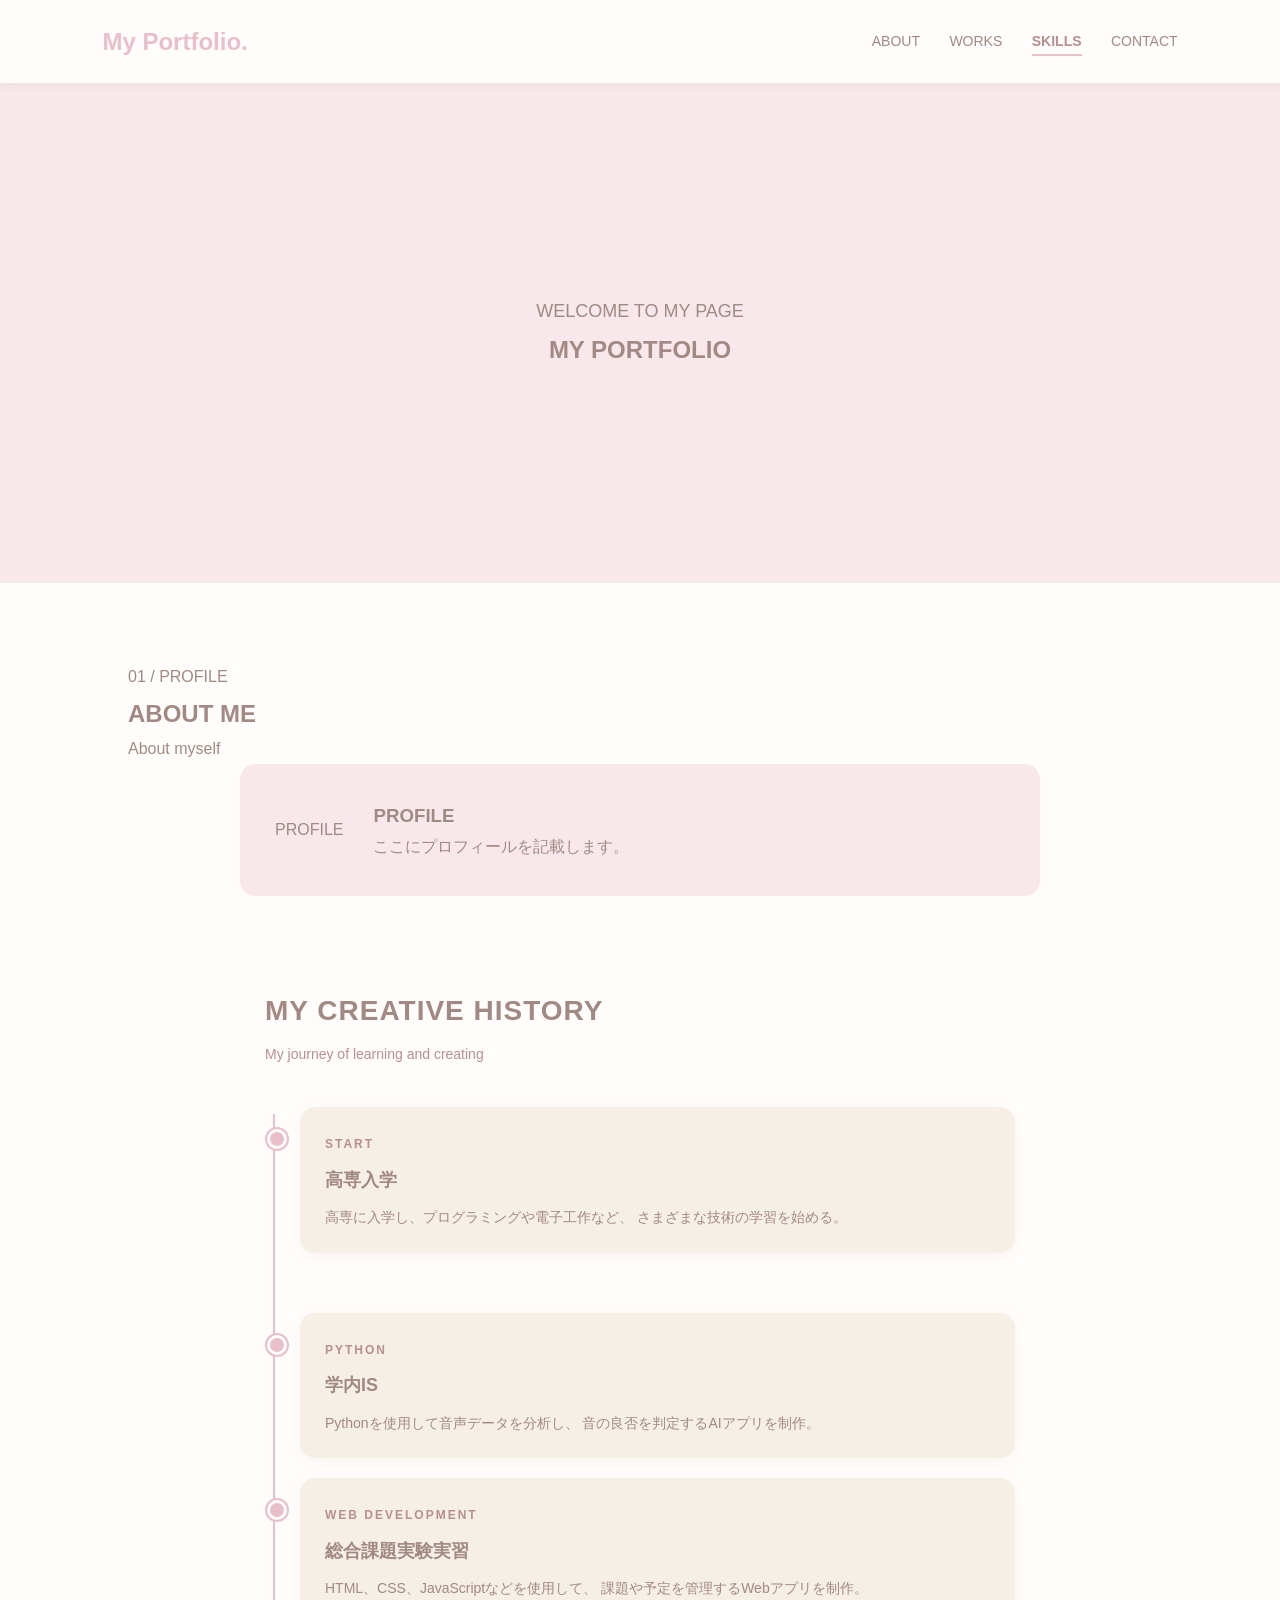
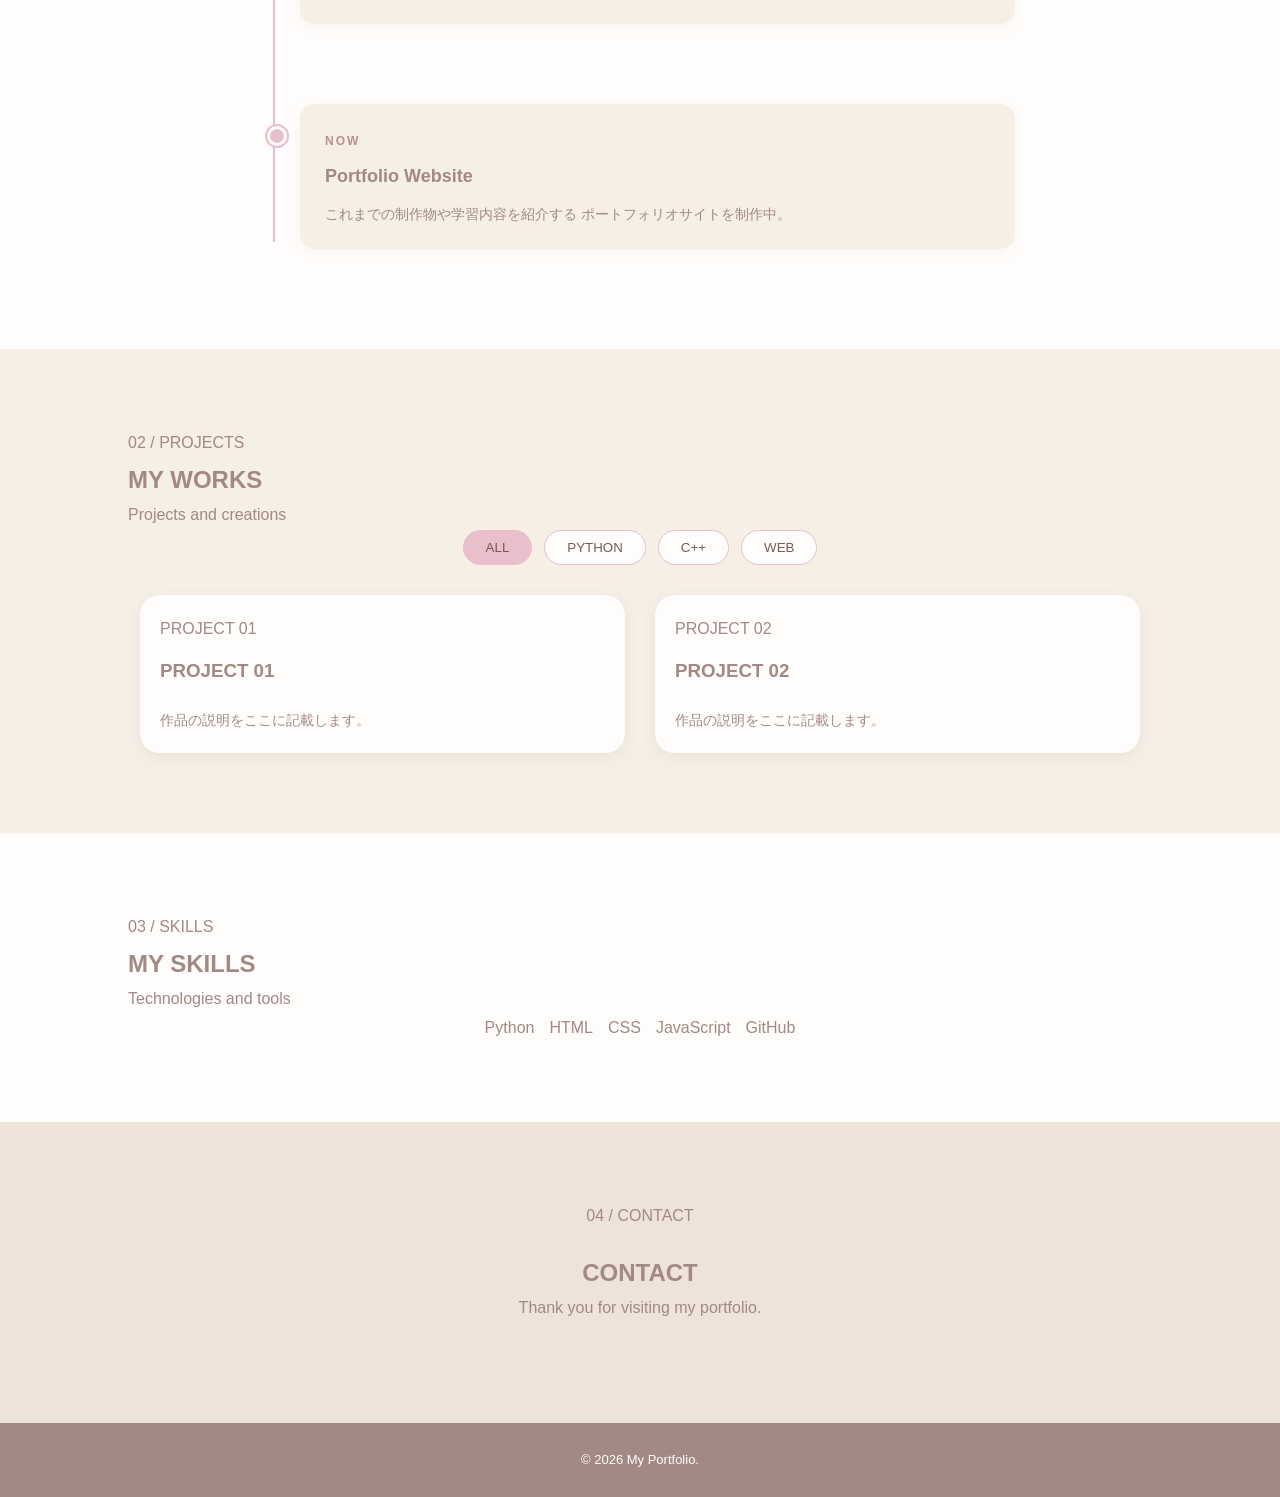
==== portfolio/index.html @ dfb0b376 "Add" ====
<!DOCTYPE html>
<html lang="ja">

<head>
  <meta charset="UTF-8">
  <meta name="viewport" content="width=device-width, initial-scale=1.0">

  <title>My Portfolio</title>

  <link rel="stylesheet" href="css/style.css">
</head>

<body>

  <!-- ヘッダー -->
  <header>
    <h1 class="logo">My Portfolio.</h1>

    <nav>
      <a href="#about">ABOUT</a>
      <a href="#works">WORKS</a>
      <a href="#skills">SKILLS</a>
      <a href="#contact">CONTACT</a>
    </nav>
  </header>

  <!-- メインビジュアル -->
  <main>

    <section class="hero">
      <p class="hero-subtitle">WELCOME TO MY PAGE</p>

      <h2>MY PORTFOLIO</h2>

      <div class="decoration decoration1"></div>
      <div class="decoration decoration2"></div>
    </section>

    <!-- プロフィール -->
    <section id="about" class="content-section">

      <p class="section-number">01 / PROFILE</p>
      <h2>ABOUT ME</h2>

      <p class="section-description">
        About myself
      </p>

      <div class="profile-box">

        <div class="profile-image">
          PROFILE
        </div>

        <div class="profile-text">
          <h3>PROFILE</h3>
          <p>
            ここにプロフィールを記載します。
          </p>
        </div>

      </div>

      <!-- MY CREATIVE HISTORY -->
      <div class="history-section">

        <h3>MY CREATIVE HISTORY</h3>

        <p class="history-subtitle">
          My journey of learning and creating
        </p>

        <div class="timeline">

          <!-- 高専入学 -->
          <div class="timeline-item" data-period="3">

            <div class="timeline-content">
              <span>START</span>

              <h4>高専入学</h4>

              <p>
                高専に入学し、プログラミングや電子工作など、
                さまざまな技術の学習を始める。
              </p>
            </div>

          </div>

          <!-- Python -->
          <div class="timeline-item" data-period="1">

            <div class="timeline-content">
              <span>PYTHON</span>

              <h4>学内IS</h4>

              <p>
                Pythonを使用して音声データを分析し、
                音の良否を判定するAIアプリを制作。
              </p>
            </div>

          </div>

          <!-- Web制作 -->
          <div class="timeline-item" data-period="4">

            <div class="timeline-content">
              <span>WEB DEVELOPMENT</span>

              <h4>総合課題実験実習</h4>

              <p>
                HTML、CSS、JavaScriptなどを使用して、
                課題や予定を管理するWebアプリを制作。
              </p>
            </div>

          </div>

          <!-- 現在 -->
          <div class="timeline-item" data-period="1">

            <div class="timeline-content">
              <span>NOW</span>

              <h4>Portfolio Website</h4>

              <p>
                これまでの制作物や学習内容を紹介する
                ポートフォリオサイトを制作中。
              </p>
            </div>

          </div>

        </div>
      </div>

    </section>

    <!-- 制作物 -->
    <section id="works" class="content-section">

      <p class="section-number">02 / PROJECTS</p>
      <h2>MY WORKS</h2>

      <p class="section-description">
        Projects and creations
      </p>

      <!-- カテゴリー切り替え -->
      <div class="work-filters">

        <button class="filter-btn active" data-filter="all">
          ALL
        </button>

        <button class="filter-btn" data-filter="python">
          PYTHON
        </button>

        <button class="filter-btn" data-filter="c++">
          C++
        </button>

        <button class="filter-btn" data-filter="web">
          WEB
        </button>

      </div>

      <!-- 作品一覧 -->
      <div class="works-container">

        <div class="work-card" data-category="python">

          <div class="work-image">
            PROJECT 01
          </div>

          <div class="work-info">
            <h3>PROJECT 01</h3>
            <p>作品の説明をここに記載します。</p>
          </div>

        </div>

        <div class="work-card" data-category="c++">

          <div class="work-image">
            PROJECT 02
          </div>

          <div class="work-info">
            <h3>PROJECT 02</h3>
            <p>作品の説明をここに記載します。</p>
          </div>

        </div>

      </div>

    </section>

    <!-- スキル -->
    <section id="skills" class="content-section">

      <p class="section-number">03 / SKILLS</p>
      <h2>MY SKILLS</h2>

      <p class="section-description">
        Technologies and tools
      </p>

      <div class="skills-container">

        <div class="skill-item">Python</div>
        <div class="skill-item">HTML</div>
        <div class="skill-item">CSS</div>
        <div class="skill-item">JavaScript</div>
        <div class="skill-item">GitHub</div>

      </div>

    </section>

    <!-- 連絡先 -->
    <section id="contact" class="content-section contact">

      <p class="section-number">04 / CONTACT</p>
      <h2>CONTACT</h2>

      <p>
        Thank you for visiting my portfolio.
      </p>

    </section>

  </main>

  <!-- フッター -->
  <footer>
    <p>© 2026 My Portfolio.</p>
  </footer>

  <!-- ページトップボタン -->
  <button id="backToTop" aria-label="ページトップに戻る">
    ↑
  </button>

  <!-- 画像拡大表示 -->
  <div id="imageModal" class="image-modal">

    <span id="closeModal">&times;</span>

    <img id="modalImage" src="" alt="拡大画像">

  </div>

  <script src="js/script.js"></script>

</body>

</html>
---- portfolio/css/style.css ----
:root {
  --main-color: #E8BFCB;
  --pink: #F8E8EC;
  --white: #FFFDFB;
  --beige: #eee3d9;
  --ivory: #F5EFE5;
  --text-color: #a28983;
  --sub-color: #B88F91;
}

/* 全体 */
* {
  margin: 0;
  padding: 0;
  box-sizing: border-box;
}

html {
  scroll-behavior: smooth;
}

body {
  font-family: "Yu Gothic", "Meiryo", sans-serif;
  background-color: var(--white);
  color: var(--text-color);
  line-height: 1.8;
}

/* ヘッダー */
header {
  width: 100%;
  padding: 20px 8%;
  background-color: var(--white);
  display: flex;
  justify-content: space-between;
  align-items: center;
  position: sticky;
  top: 0;
  z-index: 100;
  box-shadow: 0 2px 10px rgba(118, 91, 85, 0.08);
}

.logo {
  font-size: 24px;
  font-weight: bold;
  color: var(--main-color);
}

nav a {
  text-decoration: none;
  color: var(--text-color);
  margin-left: 25px;
  font-size: 14px;
  transition: 0.3s;
}

nav a:hover {
  color: var(--sub-color);
}

/* メインビジュアル */
.hero {
  min-height: 500px;
  padding: 100px 8%;
  background-color: var(--pink);
  display: flex;
  flex-direction: column;
  justify-content: center;
  align-items: center;
  text-align: center;
  position: relative;
  overflow: hidden;
}

.hero h1 {
  font-size: 48px;
  margin-bottom: 20px;
  color: var(--text-color);
}

.hero p {
  font-size: 18px;
}

.hero .circle {
  position: absolute;
  border-radius: 50%;
  background-color: rgba(232, 191, 203, 0.35);
}

.hero .circle:nth-child(1) {
  width: 180px;
  height: 180px;
  top: 30px;
  left: 8%;
}

.hero .circle:nth-child(2) {
  width: 120px;
  height: 120px;
  bottom: 30px;
  right: 12%;
}

/* セクション共通 */
section {
  padding: 80px 10%;
}

.section-title {
  text-align: center;
  margin-bottom: 45px;
}

.section-title h2 {
  font-size: 32px;
  color: var(--text-color);
}

.section-title span {
  display: block;
  color: var(--main-color);
  font-size: 14px;
  letter-spacing: 3px;
}

/* About */
#about {
  background-color: var(--white);
}

.profile-box {
  max-width: 800px;
  margin: 0 auto;
  padding: 35px;
  background-color: var(--pink);
  border-radius: 15px;
  display: flex;
  gap: 30px;
  align-items: center;
}

.profile-box img {
  width: 180px;
  height: 180px;
  object-fit: cover;
  border-radius: 50%;
  background-color: var(--beige);
}

.profile-text {
  flex: 1;
}

/* Works */
/* Works */
#works {
  background-color: var(--ivory);
}

.works-container {
  display: grid;
  grid-template-columns: repeat(2, minmax(0, 1fr));
  gap: 30px;
  max-width: 1000px;
  margin: 0 auto;
}

.work-card {
  min-width: 0;
  width: 100%;
  padding: 20px;
  background-color: var(--white);
  border-radius: 20px;
  overflow-wrap: anywhere;
  word-break: normal;
  box-shadow: 0 4px 15px rgba(118, 91, 85, 0.08);
  transition: 0.3s;
}

.work-card h3 {
  color: var(--text-color);
  margin: 10px 0 20px;
  overflow-wrap: anywhere;
}

.work-card p {
  font-size: 14px;
  line-height: 1.8;
  overflow-wrap: anywhere;
}

/* Skills */
#skills {
  background-color: var(--white);
}

.skills-container {
  max-width: 850px;
  margin: 0 auto;
  display: flex;
  flex-wrap: wrap;
  justify-content: center;
  gap: 15px;
}

.skill {
  padding: 12px 25px;
  background-color: var(--pink);
  border: 1px solid var(--main-color);
  border-radius: 25px;
  color: var(--text-color);
}

/* Contact */
#contact {
  background-color: var(--beige);
  text-align: center;
}

#contact p {
  margin-bottom: 20px;
}

.contact-button {
  display: inline-block;
  padding: 12px 35px;
  background-color: var(--main-color);
  color: var(--white);
  text-decoration: none;
  border-radius: 25px;
  transition: 0.3s;
}

.contact-button:hover {
  background-color: var(--sub-color);
}

/* フッター */
footer {
  padding: 25px;
  text-align: center;
  background-color: var(--text-color);
  color: var(--white);
  font-size: 13px;
}

/* スマートフォン対応 */
@media (max-width: 650px) {
  .works-container {
    grid-template-columns: minmax(0, 1fr);
  }


  nav {
    display: flex;
    flex-wrap: wrap;
    justify-content: center;
    gap: 12px;
  }

  nav a {
    margin: 0;
  }

  .hero {
    min-height: 400px;
    padding: 70px 5%;
  }

  .hero h1 {
    font-size: 34px;
  }

  section {
    padding: 60px 6%;
  }

  .profile-box {
    flex-direction: column;
    text-align: center;
  }

  .works-container {
    grid-template-columns: 1fr;
  }
}

/* スクロール連動メニュー */
nav a {
  transition: color 0.3s, background-color 0.3s;
}

nav a.active {
  color: #B88F91;
  font-weight: bold;
  border-bottom: 2px solid #E8BFCB;
  padding-bottom: 5px;
}

/* ページトップボタン */
#backToTop {
  position: fixed;
  right: 25px;
  bottom: 25px;
  width: 48px;
  height: 48px;
  border: none;
  border-radius: 50%;
  background-color: #E8BFCB;
  color: #765B55;
  font-size: 25px;
  cursor: pointer;
  box-shadow: 0 3px 10px rgba(118, 91, 85, 0.15);
  opacity: 0;
  visibility: hidden;
  transition: 0.3s;
  z-index: 200;
}

#backToTop.show {
  opacity: 1;
  visibility: visible;
}

#backToTop:hover {
  background-color: #B88F91;
  color: white;
}

/* 画像拡大表示 */
.work-card img {
  cursor: pointer;
  transition: transform 0.3s;
}

.work-card img:hover {
  transform: scale(1.03);
}

.image-modal {
  display: none;
  position: fixed;
  inset: 0;
  background-color: rgba(70, 50, 50, 0.85);
  z-index: 300;
  justify-content: center;
  align-items: center;
  padding: 30px;
}

.image-modal.show {
  display: flex;
}

.image-modal img {
  max-width: 90%;
  max-height: 85vh;
  object-fit: contain;
  border-radius: 12px;
}

#closeModal {
  position: absolute;
  top: 20px;
  right: 35px;
  color: white;
  font-size: 40px;
  cursor: pointer;
}

/* スクロール時のふわっと表示 */
.reveal {
  opacity: 0;
  transform: translateY(30px);
  transition: opacity 0.7s ease, transform 0.7s ease;
}

.reveal.visible {
  opacity: 1;
  transform: translateY(0);
}

/* カテゴリー切り替え */
.work-filters {
  display: flex;
  justify-content: center;
  flex-wrap: wrap;
  gap: 12px;
  margin: 0 auto 30px;
}

.filter-btn {
  padding: 9px 22px;
  border: 1px solid #E8BFCB;
  border-radius: 25px;
  background-color: #FFFDFB;
  color: #765B55;
  cursor: pointer;
  transition: 0.3s;
}

.filter-btn:hover,
.filter-btn.active {
  background-color: #E8BFCB;
  color: #765B55;
}

.work-card.hidden {
  display: none;
}

@media (prefers-reduced-motion: reduce) {
  .reveal {
    transition: none;
  }
}

/* =========================
   MY CREATIVE HISTORY
========================= */

.history-section {
  max-width: 750px;
  margin: 90px auto 20px;
}

.history-section>h3 {
  font-size: 28px;
  color: var(--text-color);
  margin-bottom: 5px;
  letter-spacing: 1px;
}

.history-subtitle {
  color: var(--sub-color);
  font-size: 14px;
  margin-bottom: 40px;
}


/* タイムライン全体 */
.timeline {
  position: relative;
  padding-left: 35px;
}

/* 縦線 */
.timeline::before {
  content: "";
  position: absolute;
  left: 8px;
  top: 7px;
  bottom: 7px;
  width: 2px;
  background-color: var(--main-color);
}


/* 各出来事 */
.timeline-item {
  position: relative;
  margin-bottom: calc(var(--period, 1) * 20px);
}

/* 最後の項目の余分な余白をなくす */
.timeline-item:last-child {
  margin-bottom: 0;
}


/* 点 */
.timeline-item::before {
  content: "";
  position: absolute;
  left: -33px;
  top: 22px;
  width: 14px;
  height: 14px;
  border-radius: 50%;
  background-color: var(--main-color);
  border: 3px solid var(--white);
  box-shadow: 0 0 0 2px var(--main-color);
  z-index: 1;
}


/* 期間による間隔 */
.timeline-item[data-period="1"] {
  --period: 1;
}

.timeline-item[data-period="2"] {
  --period: 2;
}

.timeline-item[data-period="3"] {
  --period: 3;
}

.timeline-item[data-period="4"] {
  --period: 4;
}


/* タイムラインのカード */
.timeline-content {
  padding: 22px 25px;
  background-color: var(--ivory);
  border-radius: 15px;
  box-shadow: 0 3px 12px rgba(118, 91, 85, 0.06);
  transition: 0.3s;
}

.timeline-content:hover {
  transform: translateX(5px);
}

.timeline-content span {
  display: inline-block;
  color: var(--sub-color);
  font-size: 12px;
  font-weight: bold;
  letter-spacing: 2px;
  margin-bottom: 8px;
}

.timeline-content h4 {
  color: var(--text-color);
  font-size: 18px;
  margin-bottom: 8px;
}

.timeline-content p {
  color: var(--text-color);
  font-size: 14px;
  line-height: 1.9;
  overflow-wrap: anywhere;
}


/* スマートフォン対応 */
@media (max-width: 650px) {

  .history-section {
    margin-top: 60px;
  }

  .history-section>h3 {
    font-size: 23px;
  }

  .timeline {
    padding-left: 30px;
  }

  .timeline-item::before {
    left: -28px;
  }

  .timeline-content {
    padding: 18px;
  }

  .timeline-content h4 {
    font-size: 16px;
  }
}
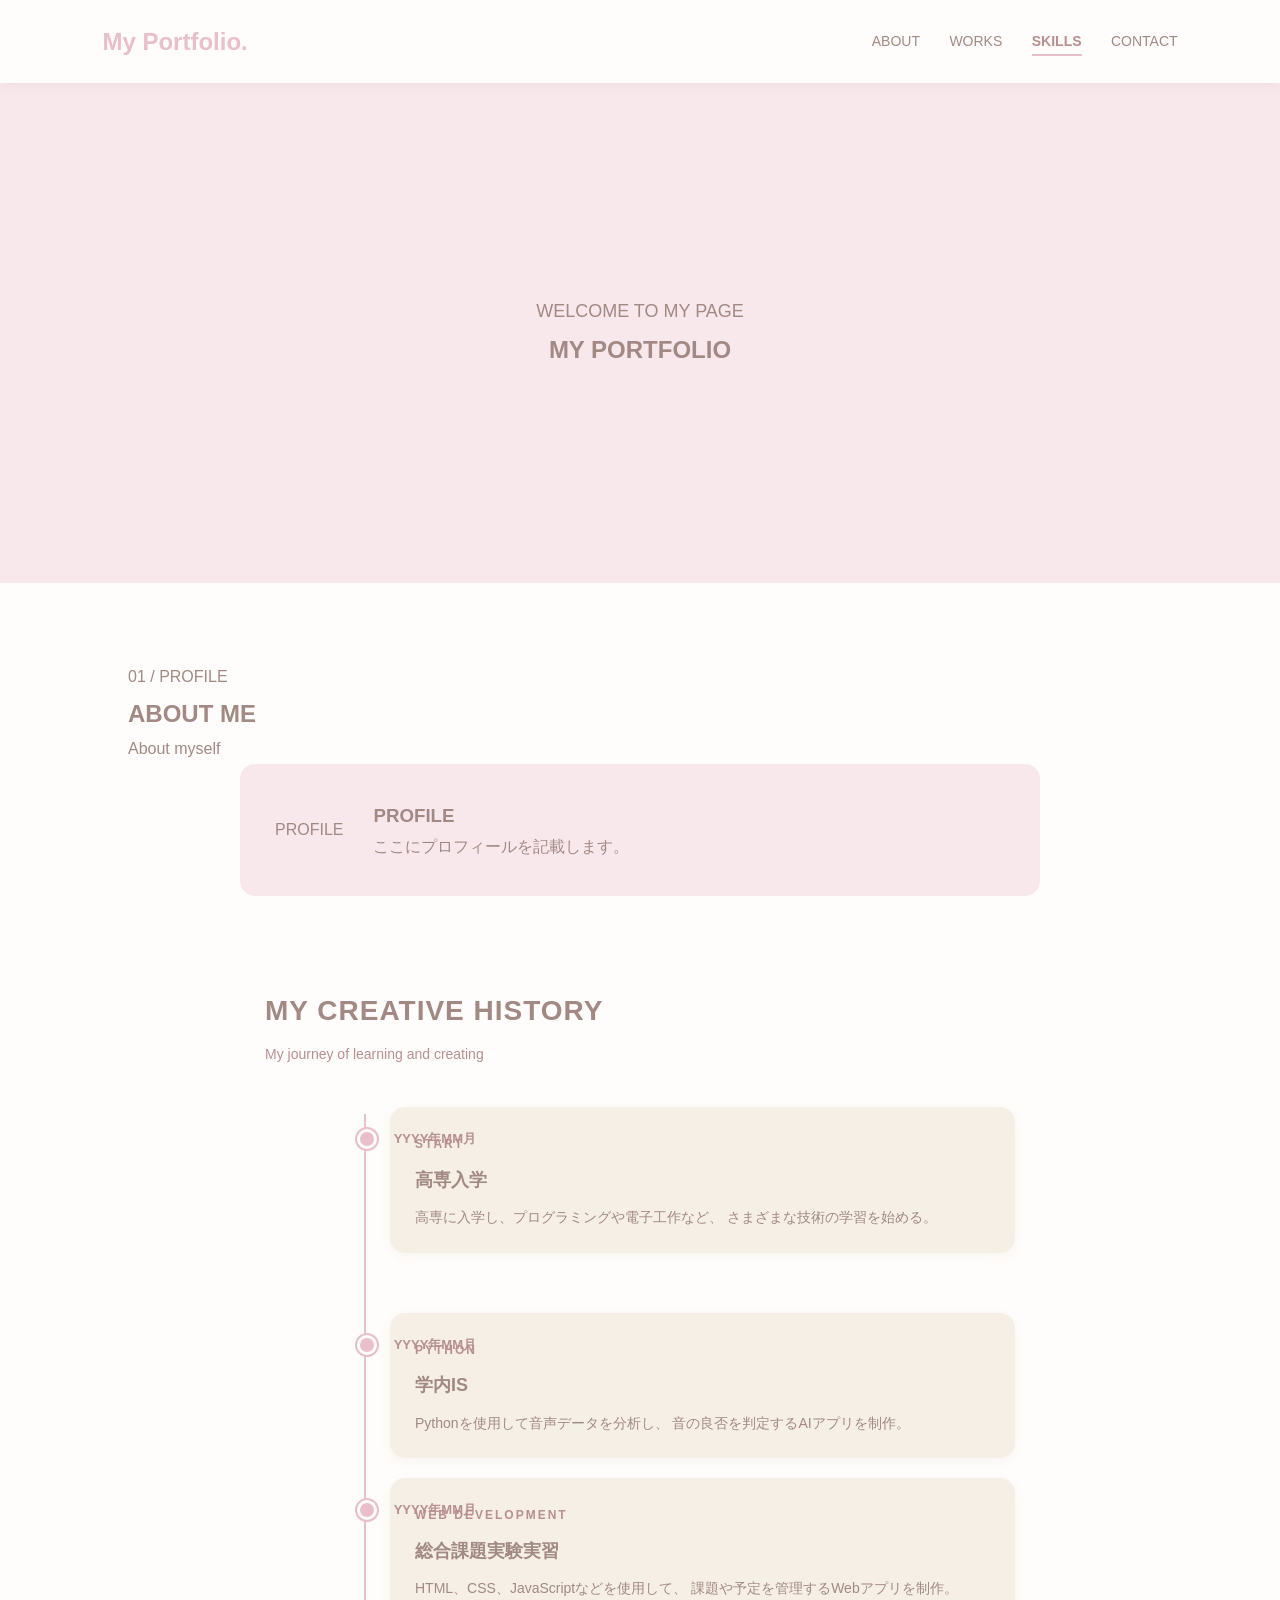
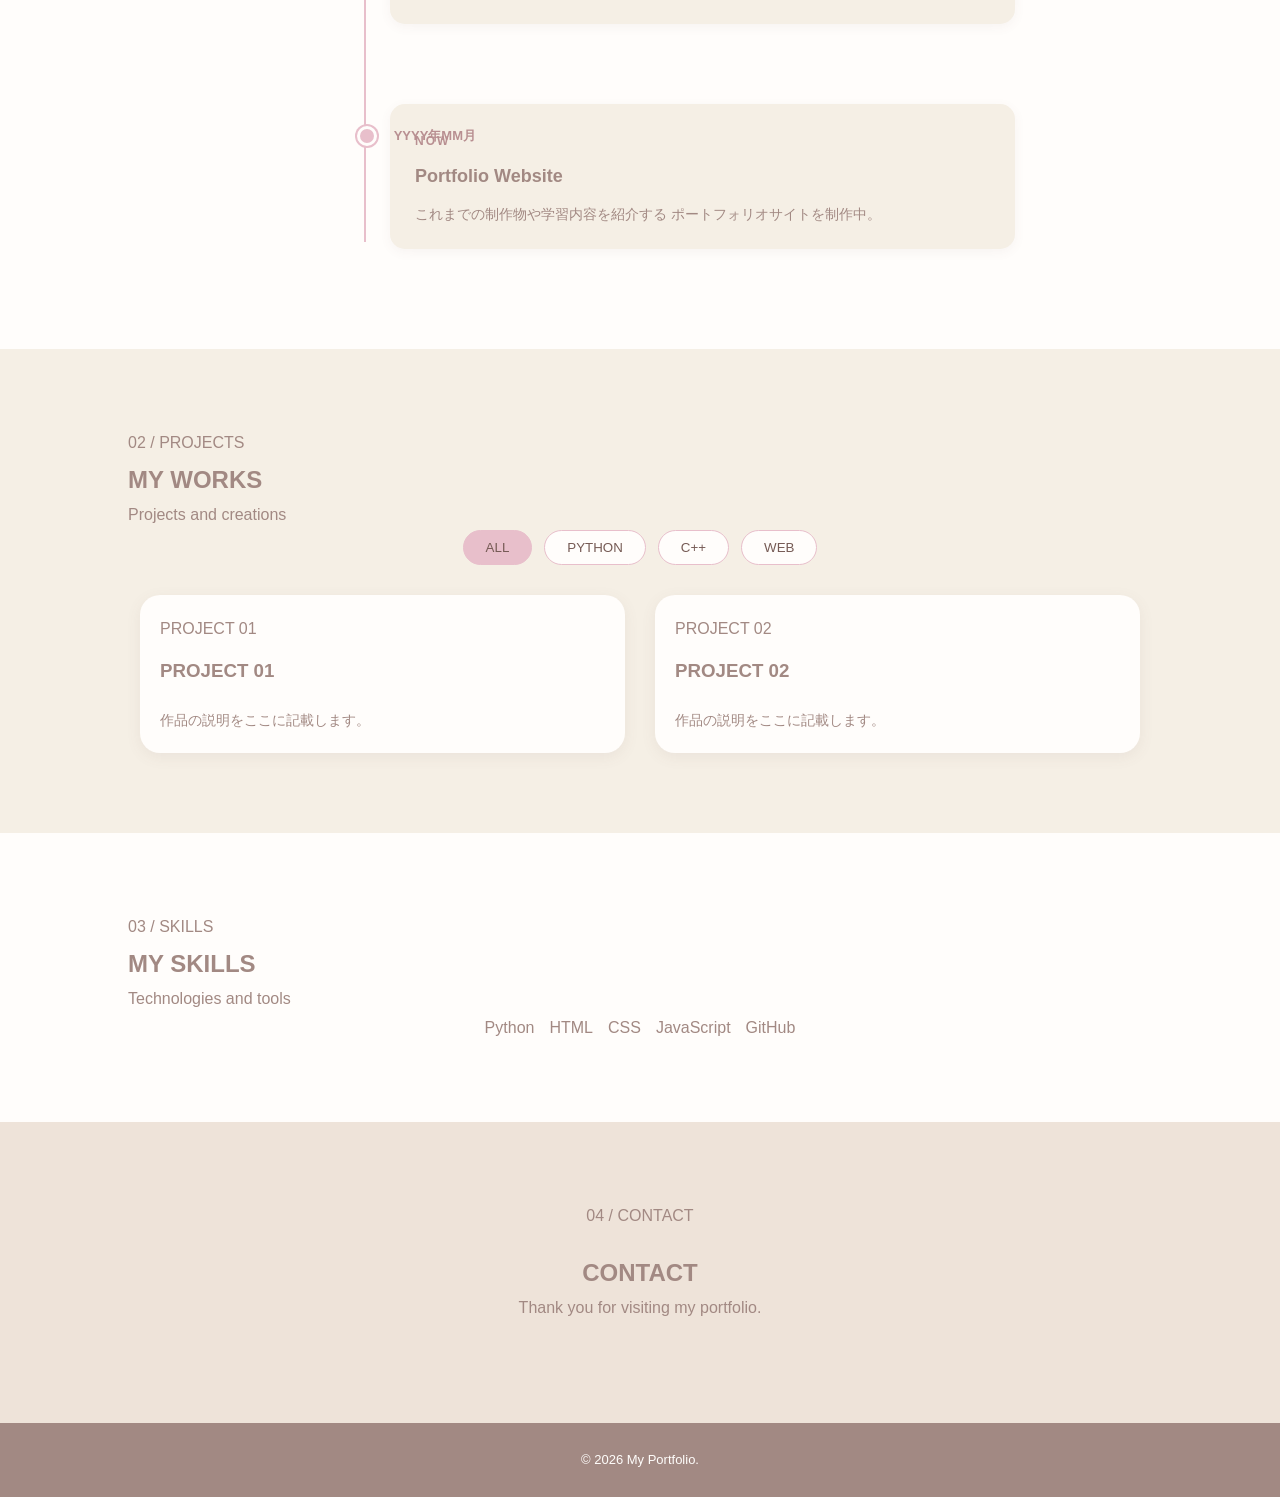
==== commit 1531eee7: "ポートフォリオを更新" ====
--- a/portfolio/index.html
+++ b/portfolio/index.html
@@ -75,6 +75,7 @@
           <!-- 高専入学 -->
           <div class="timeline-item" data-period="3">
 
+            <span class="timeline-date">YYYY年MM月</span>
             <div class="timeline-content">
               <span>START</span>
 
@@ -91,6 +92,7 @@
           <!-- Python -->
           <div class="timeline-item" data-period="1">
 
+            <span class="timeline-date">YYYY年MM月</span>
             <div class="timeline-content">
               <span>PYTHON</span>
 
@@ -107,6 +109,7 @@
           <!-- Web制作 -->
           <div class="timeline-item" data-period="4">
 
+            <span class="timeline-date">YYYY年MM月</span>
             <div class="timeline-content">
               <span>WEB DEVELOPMENT</span>
 
@@ -123,6 +126,7 @@
           <!-- 現在 -->
           <div class="timeline-item" data-period="1">
 
+            <span class="timeline-date">YYYY年MM月</span>
             <div class="timeline-content">
               <span>NOW</span>
 
--- a/portfolio/css/style.css
+++ b/portfolio/css/style.css
@@ -442,14 +442,14 @@
 /* タイムライン全体 */
 .timeline {
   position: relative;
-  padding-left: 35px;
+  padding-left: 125px;
 }
 
 /* 縦線 */
 .timeline::before {
   content: "";
   position: absolute;
-  left: 8px;
+  left: 99px;
   top: 7px;
   bottom: 7px;
   width: 2px;
@@ -461,6 +461,18 @@
 .timeline-item {
   position: relative;
   margin-bottom: calc(var(--period, 1) * 20px);
+}
+
+.timeline-date {
+  position: absolute;
+  top: 20px;
+  left: 0;
+  width: 86px;
+  color: var(--sub-color);
+  font-size: 13px;
+  font-weight: bold;
+  text-align: right;
+  white-space: nowrap;
 }
 
 /* 最後の項目の余分な余白をなくす */
@@ -551,13 +563,23 @@
   }
 
   .timeline {
-    padding-left: 30px;
+    padding-left: 104px;
+  }
+
+  .timeline::before {
+    left: 83px;
   }
 
   .timeline-item::before {
     left: -28px;
   }
 
+  .timeline-date {
+    top: 20px;
+    width: 70px;
+    font-size: 11px;
+  }
+
   .timeline-content {
     padding: 18px;
   }
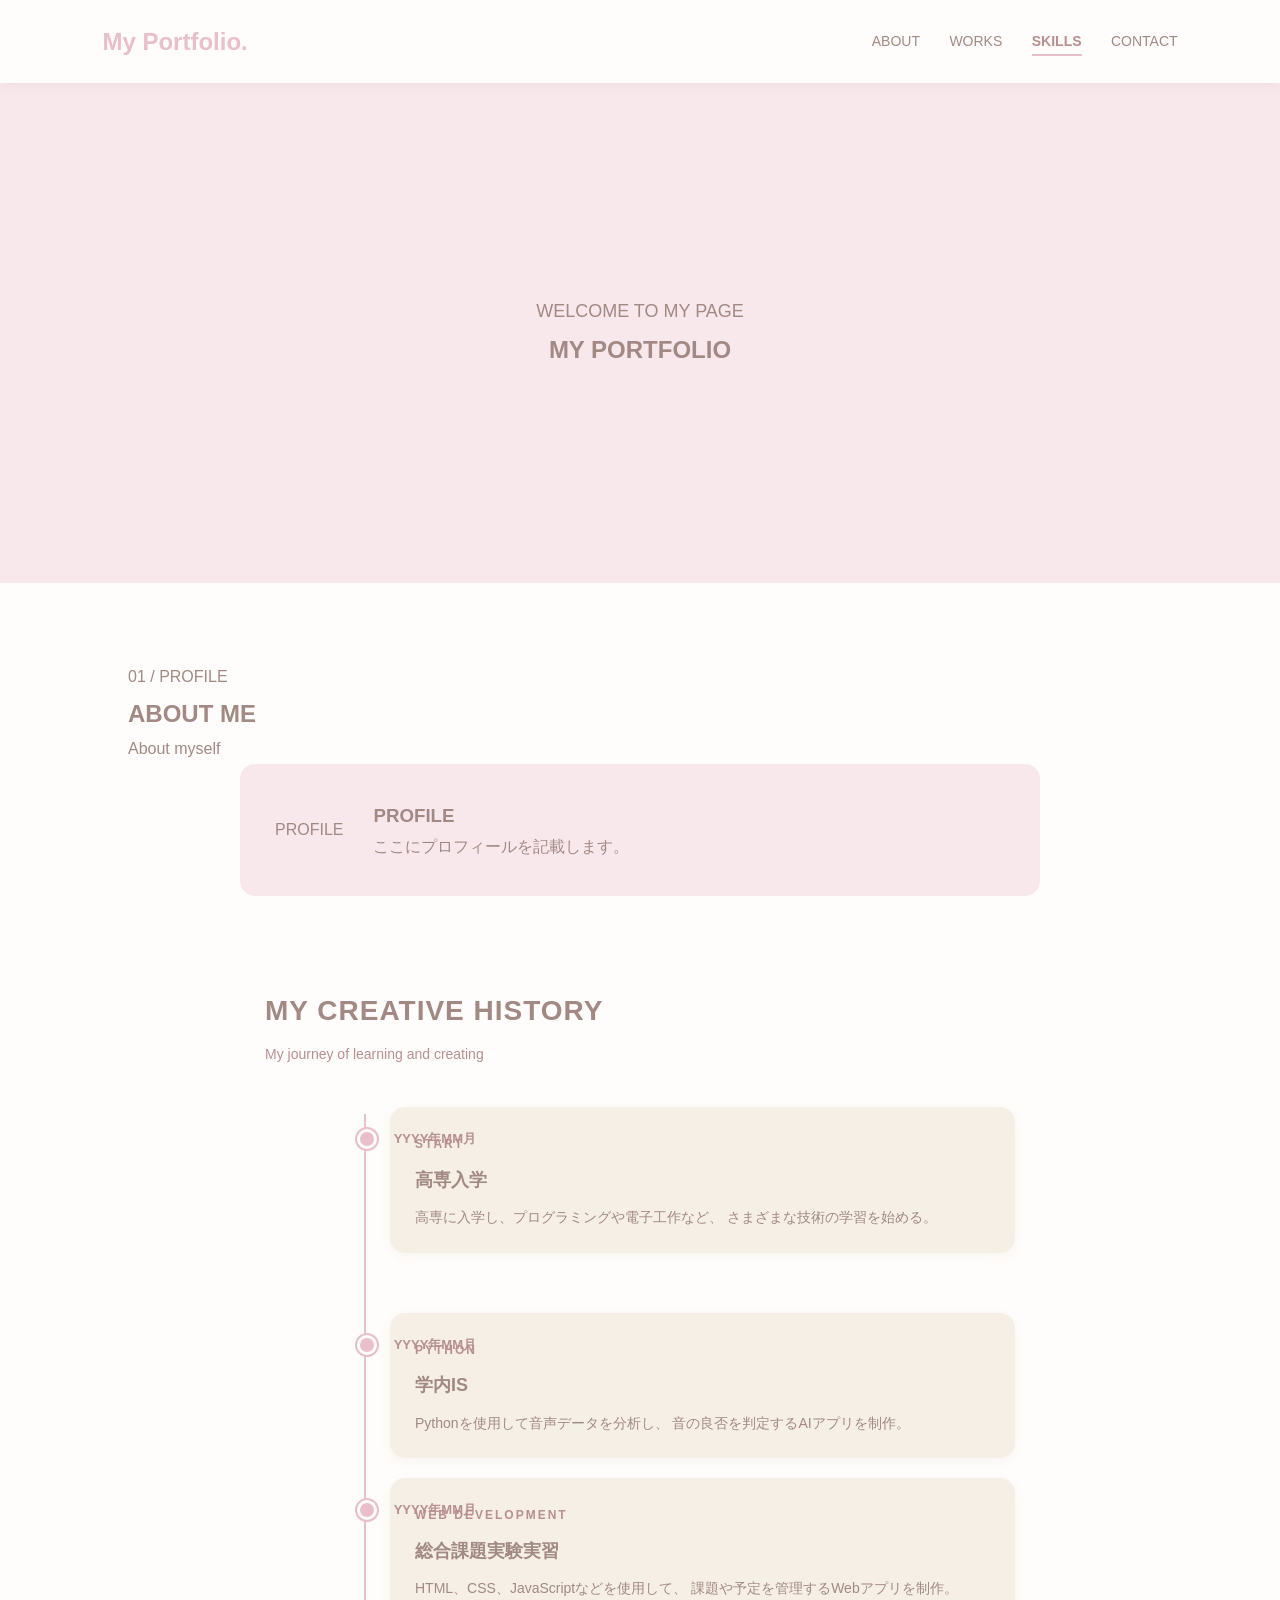
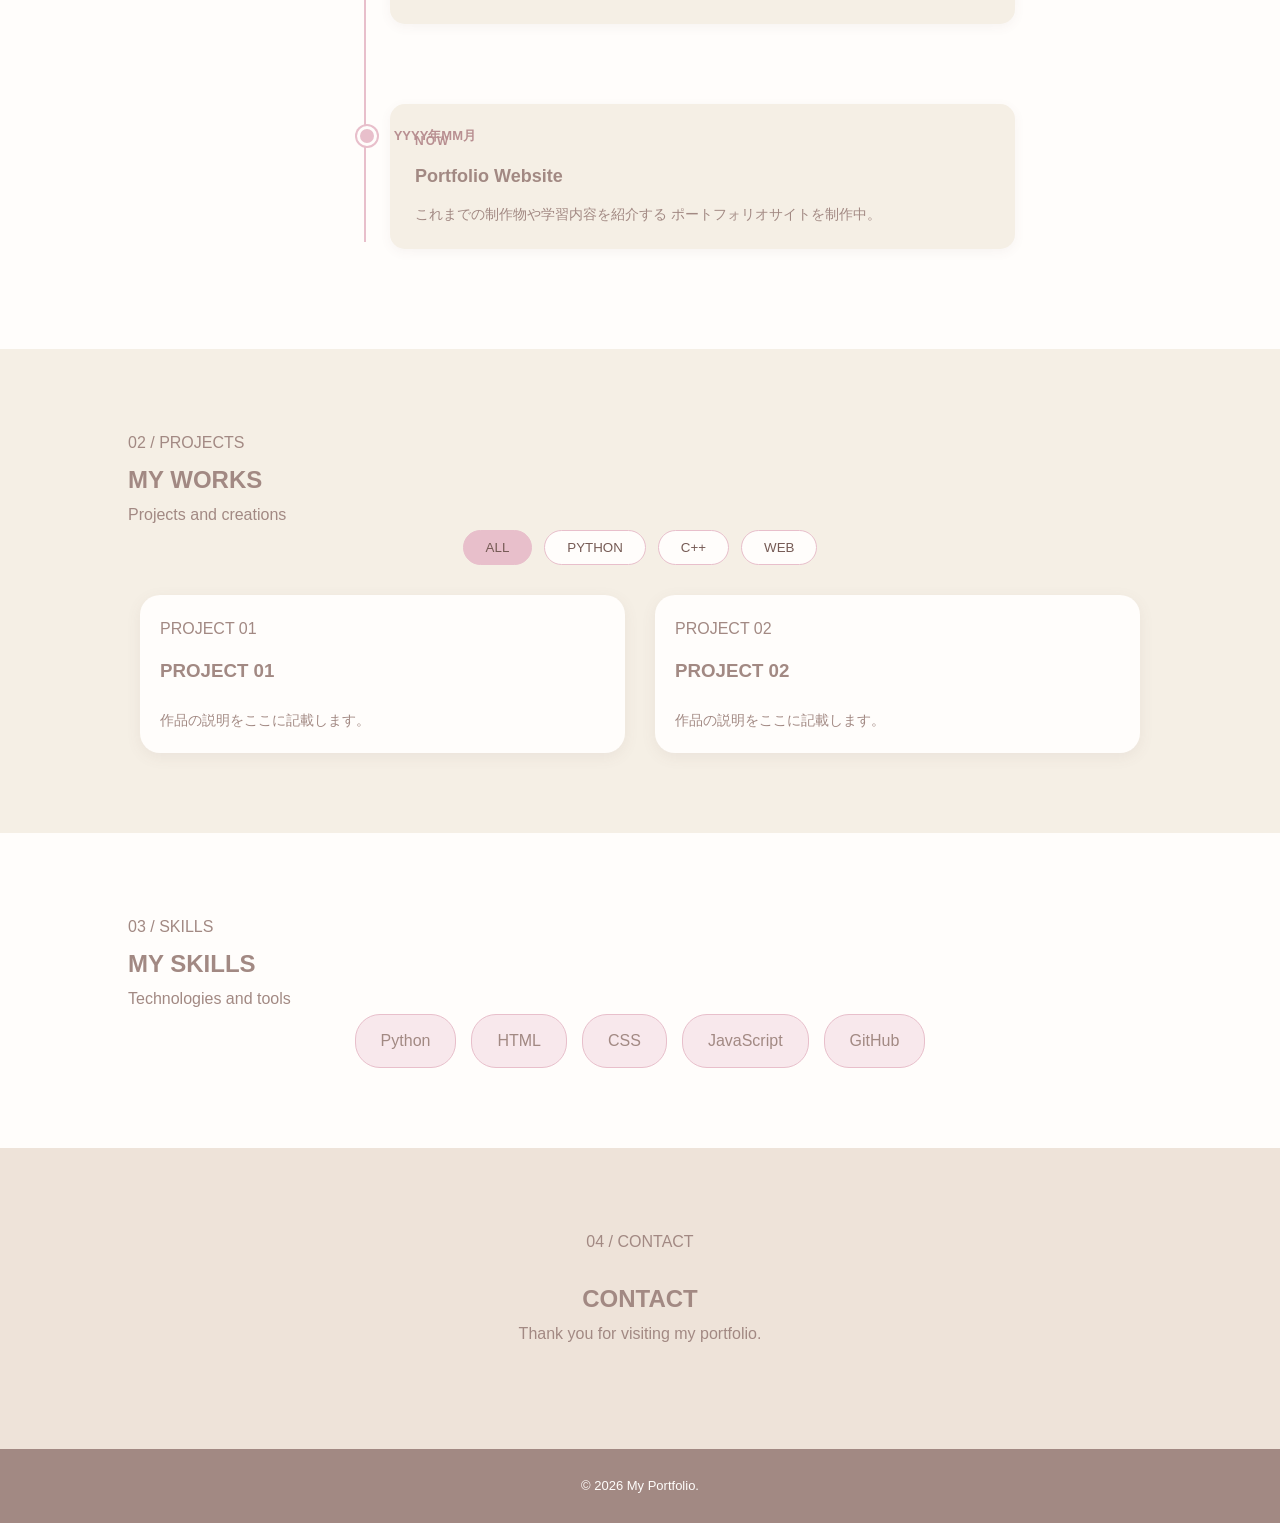
==== commit 2499eb89: "Update portfolio" ====
--- a/portfolio/index.html
+++ b/portfolio/index.html
@@ -221,11 +221,11 @@
 
       <div class="skills-container">
 
-        <div class="skill-item">Python</div>
-        <div class="skill-item">HTML</div>
-        <div class="skill-item">CSS</div>
-        <div class="skill-item">JavaScript</div>
-        <div class="skill-item">GitHub</div>
+        <button class="skill-item" type="button" data-skill="python">Python</button>
+        <button class="skill-item" type="button" data-skill="html">HTML</button>
+        <button class="skill-item" type="button" data-skill="css">CSS</button>
+        <button class="skill-item" type="button" data-skill="javascript">JavaScript</button>
+        <button class="skill-item" type="button" data-skill="github">GitHub</button>
 
       </div>
 
@@ -264,6 +264,43 @@
 
   </div>
 
+  <!-- スキル詳細 -->
+  <div id="skillDetailModal" class="skill-detail-modal" role="dialog" aria-modal="true" aria-label="スキル詳細">
+    <div class="skill-detail-content">
+      <button id="closeSkillDetail" class="close-skill-detail" type="button" aria-label="閉じる">
+        ×
+      </button>
+      <div id="pythonSkill" class="skill-detail">
+        <h2>Python</h2>
+        <h3>学習・制作経験</h3>
+        <p>ブラックジャックのゲームや、音声の良否を判定するAIアプリを制作しました。</p>
+        <p>音声アプリでは、音声データから特徴量を取り出し、機械学習で判定する処理に取り組みました。</p>
+        <h3>使用した技術</h3>
+        <p>Librosa / NumPy / scikit-learn / Tkinter</p>
+      </div>
+      <div id="htmlSkill" class="skill-detail">
+        <h2>HTML</h2>
+        <h3>学習・制作経験</h3>
+        <p>Study Plannerやポートフォリオの制作を通して、見出しや文章、リンク、画像を含むWebページの構造を作成しています。</p>
+      </div>
+      <div id="cssSkill" class="skill-detail">
+        <h2>CSS</h2>
+        <h3>学習・制作経験</h3>
+        <p>Study Plannerやポートフォリオで、色や余白、レイアウトを調整し、画面サイズに応じた表示を作成しています。</p>
+      </div>
+      <div id="javascriptSkill" class="skill-detail">
+        <h2>JavaScript</h2>
+        <h3>学習・制作経験</h3>
+        <p>Study Plannerやポートフォリオで、クリック操作に応じた表示切り替えなど、Webページの動きを実装しています。</p>
+      </div>
+      <div id="githubSkill" class="skill-detail">
+        <h2>GitHub</h2>
+        <h3>学習・制作経験</h3>
+        <p>制作物のソースコードを管理・共有するために使用し、Gitによる変更履歴の管理とあわせて開発に活用しています。</p>
+      </div>
+    </div>
+  </div>
+
   <script src="js/script.js"></script>
 
 </body>
--- a/portfolio/css/style.css
+++ b/portfolio/css/style.css
@@ -212,6 +212,76 @@
   color: var(--text-color);
 }
 
+.skill-item {
+  padding: 12px 25px;
+  background-color: var(--pink);
+  border: 1px solid var(--main-color);
+  border-radius: 25px;
+  color: var(--text-color);
+  font: inherit;
+  cursor: pointer;
+  transition: transform 0.3s ease, box-shadow 0.3s ease;
+}
+
+.skill-item:hover,
+.skill-item:focus-visible {
+  transform: translateY(-4px);
+  box-shadow: 0 6px 16px rgba(118, 91, 85, 0.14);
+}
+
+.skill-detail-modal {
+  display: none;
+  position: fixed;
+  inset: 0;
+  z-index: 1000;
+  justify-content: center;
+  align-items: center;
+  padding: 20px;
+  background-color: rgba(70, 50, 50, 0.65);
+}
+
+.skill-detail-modal.show {
+  display: flex;
+}
+
+.skill-detail-content {
+  position: relative;
+  width: 100%;
+  max-width: 700px;
+  max-height: 85vh;
+  overflow-y: auto;
+  padding: 55px 45px 45px;
+  background-color: var(--white);
+  border-radius: 20px;
+}
+
+.close-skill-detail {
+  position: absolute;
+  top: 12px;
+  right: 20px;
+  border: 0;
+  background: none;
+  color: var(--text-color);
+  font-size: 35px;
+  cursor: pointer;
+}
+
+.skill-detail {
+  display: none;
+}
+
+.skill-detail h2 {
+  margin-bottom: 20px;
+}
+
+.skill-detail h3 {
+  margin: 20px 0 8px;
+}
+
+.skill-detail p {
+  line-height: 2;
+}
+
 /* Contact */
 #contact {
   background-color: var(--beige);
@@ -261,6 +331,10 @@
 
   nav a {
     margin: 0;
+  }
+
+  .skill-detail-content {
+    padding: 50px 20px 30px;
   }
 
   .hero {
